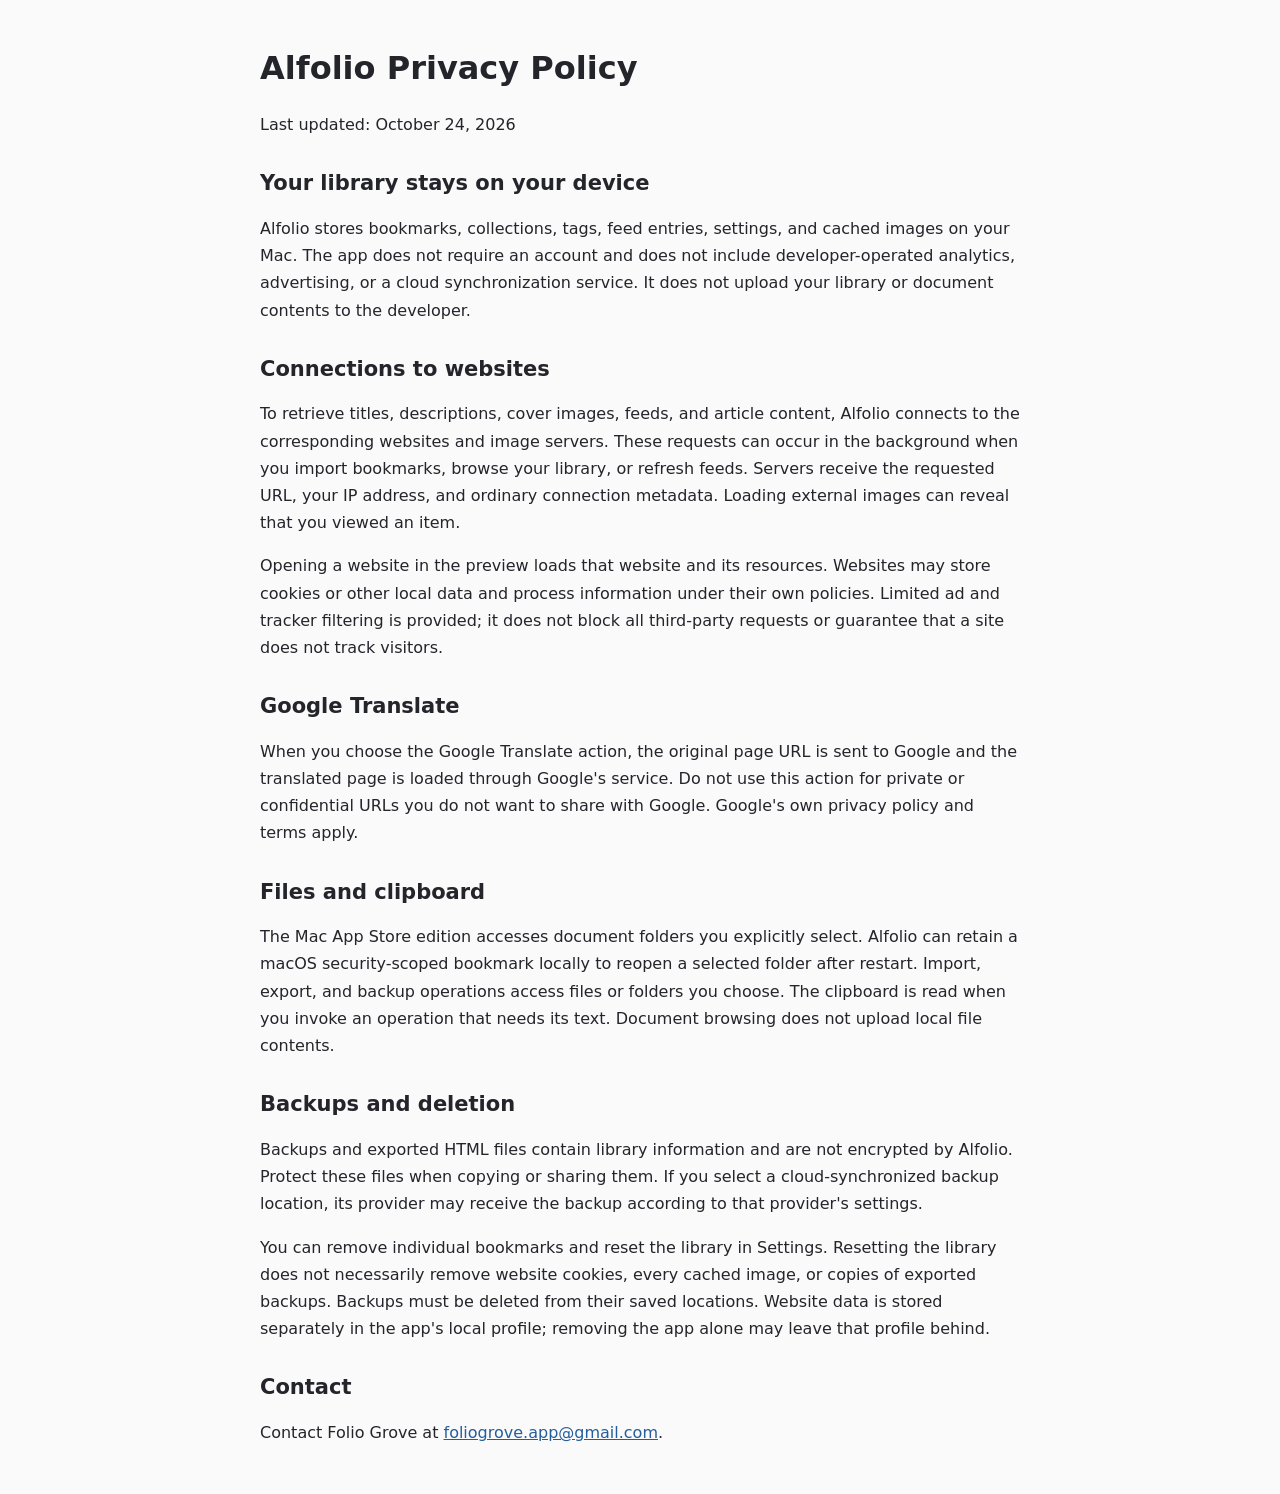
==== privacy.html @ 5c978210 "Publish Alfolio support and privacy information" ====
<!doctype html>
<html lang="en">
<head>
  <meta charset="utf-8">
  <meta http-equiv="Content-Security-Policy" content="default-src 'none'; style-src 'unsafe-inline'; base-uri 'none'; form-action 'none'">
  <meta name="viewport" content="width=device-width, initial-scale=1">
  <title>Alfolio Privacy Policy</title>
  <style>body{max-width:760px;margin:48px auto;padding:0 24px;font:16px/1.7 system-ui,sans-serif;color:#24242b;background:#fafafa}h1,h2{line-height:1.3}h2{margin-top:32px;font-size:21px}a{color:#245d9d}</style>
</head>
<body>
<h1>Alfolio Privacy Policy</h1>
<p>Last updated: October 24, 2026</p>
<h2>Your library stays on your device</h2>
<p>Alfolio stores bookmarks, collections, tags, feed entries, settings, and cached images on your Mac. The app does not require an account and does not include developer-operated analytics, advertising, or a cloud synchronization service. It does not upload your library or document contents to the developer.</p>
<h2>Connections to websites</h2>
<p>To retrieve titles, descriptions, cover images, feeds, and article content, Alfolio connects to the corresponding websites and image servers. These requests can occur in the background when you import bookmarks, browse your library, or refresh feeds. Servers receive the requested URL, your IP address, and ordinary connection metadata. Loading external images can reveal that you viewed an item.</p>
<p>Opening a website in the preview loads that website and its resources. Websites may store cookies or other local data and process information under their own policies. Limited ad and tracker filtering is provided; it does not block all third-party requests or guarantee that a site does not track visitors.</p>
<h2>Google Translate</h2>
<p>When you choose the Google Translate action, the original page URL is sent to Google and the translated page is loaded through Google's service. Do not use this action for private or confidential URLs you do not want to share with Google. Google's own privacy policy and terms apply.</p>
<h2>Files and clipboard</h2>
<p>The Mac App Store edition accesses document folders you explicitly select. Alfolio can retain a macOS security-scoped bookmark locally to reopen a selected folder after restart. Import, export, and backup operations access files or folders you choose. The clipboard is read when you invoke an operation that needs its text. Document browsing does not upload local file contents.</p>
<h2>Backups and deletion</h2>
<p>Backups and exported HTML files contain library information and are not encrypted by Alfolio. Protect these files when copying or sharing them. If you select a cloud-synchronized backup location, its provider may receive the backup according to that provider's settings.</p>
<p>You can remove individual bookmarks and reset the library in Settings. Resetting the library does not necessarily remove website cookies, every cached image, or copies of exported backups. Backups must be deleted from their saved locations. Website data is stored separately in the app's local profile; removing the app alone may leave that profile behind.</p>
<h2>Contact</h2>
<p>Contact Folio Grove at <a href="mailto:foliogrove.app@gmail.com">foliogrove.app@gmail.com</a>.</p>
</body>
</html>
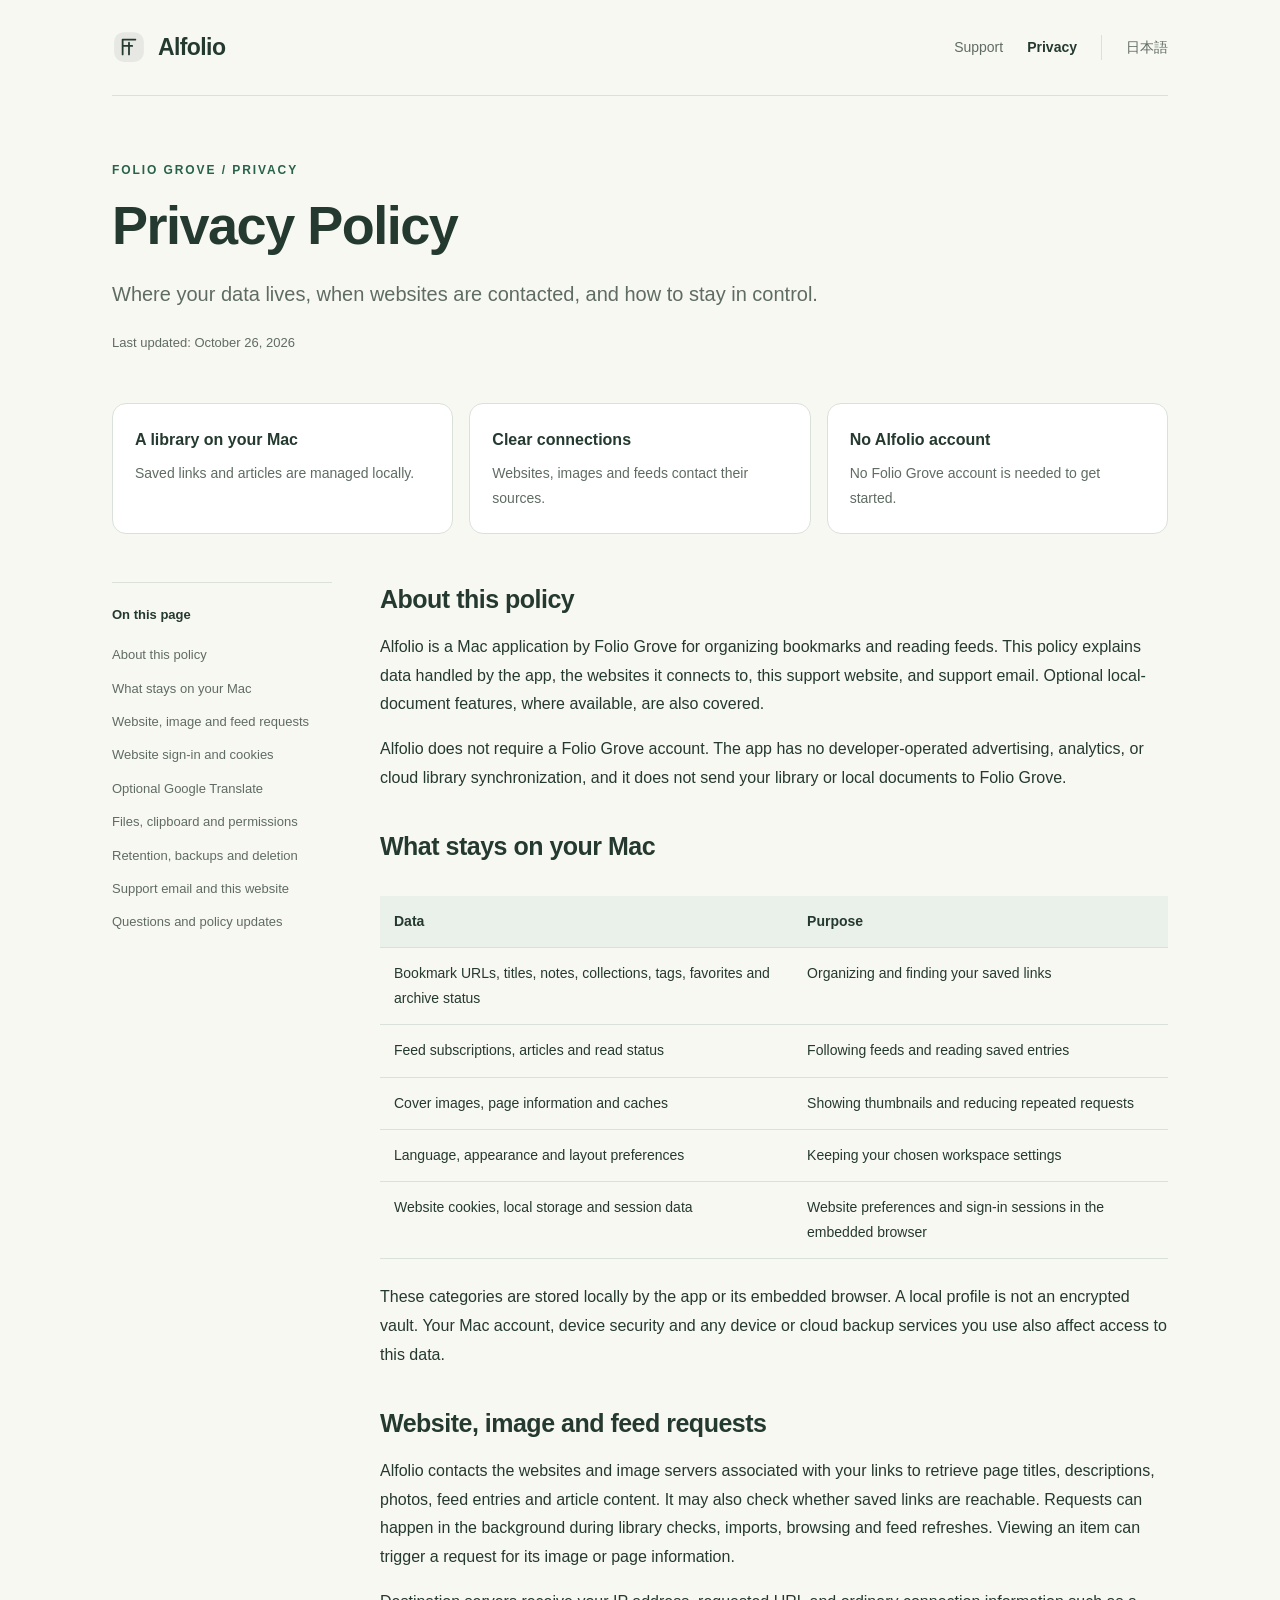
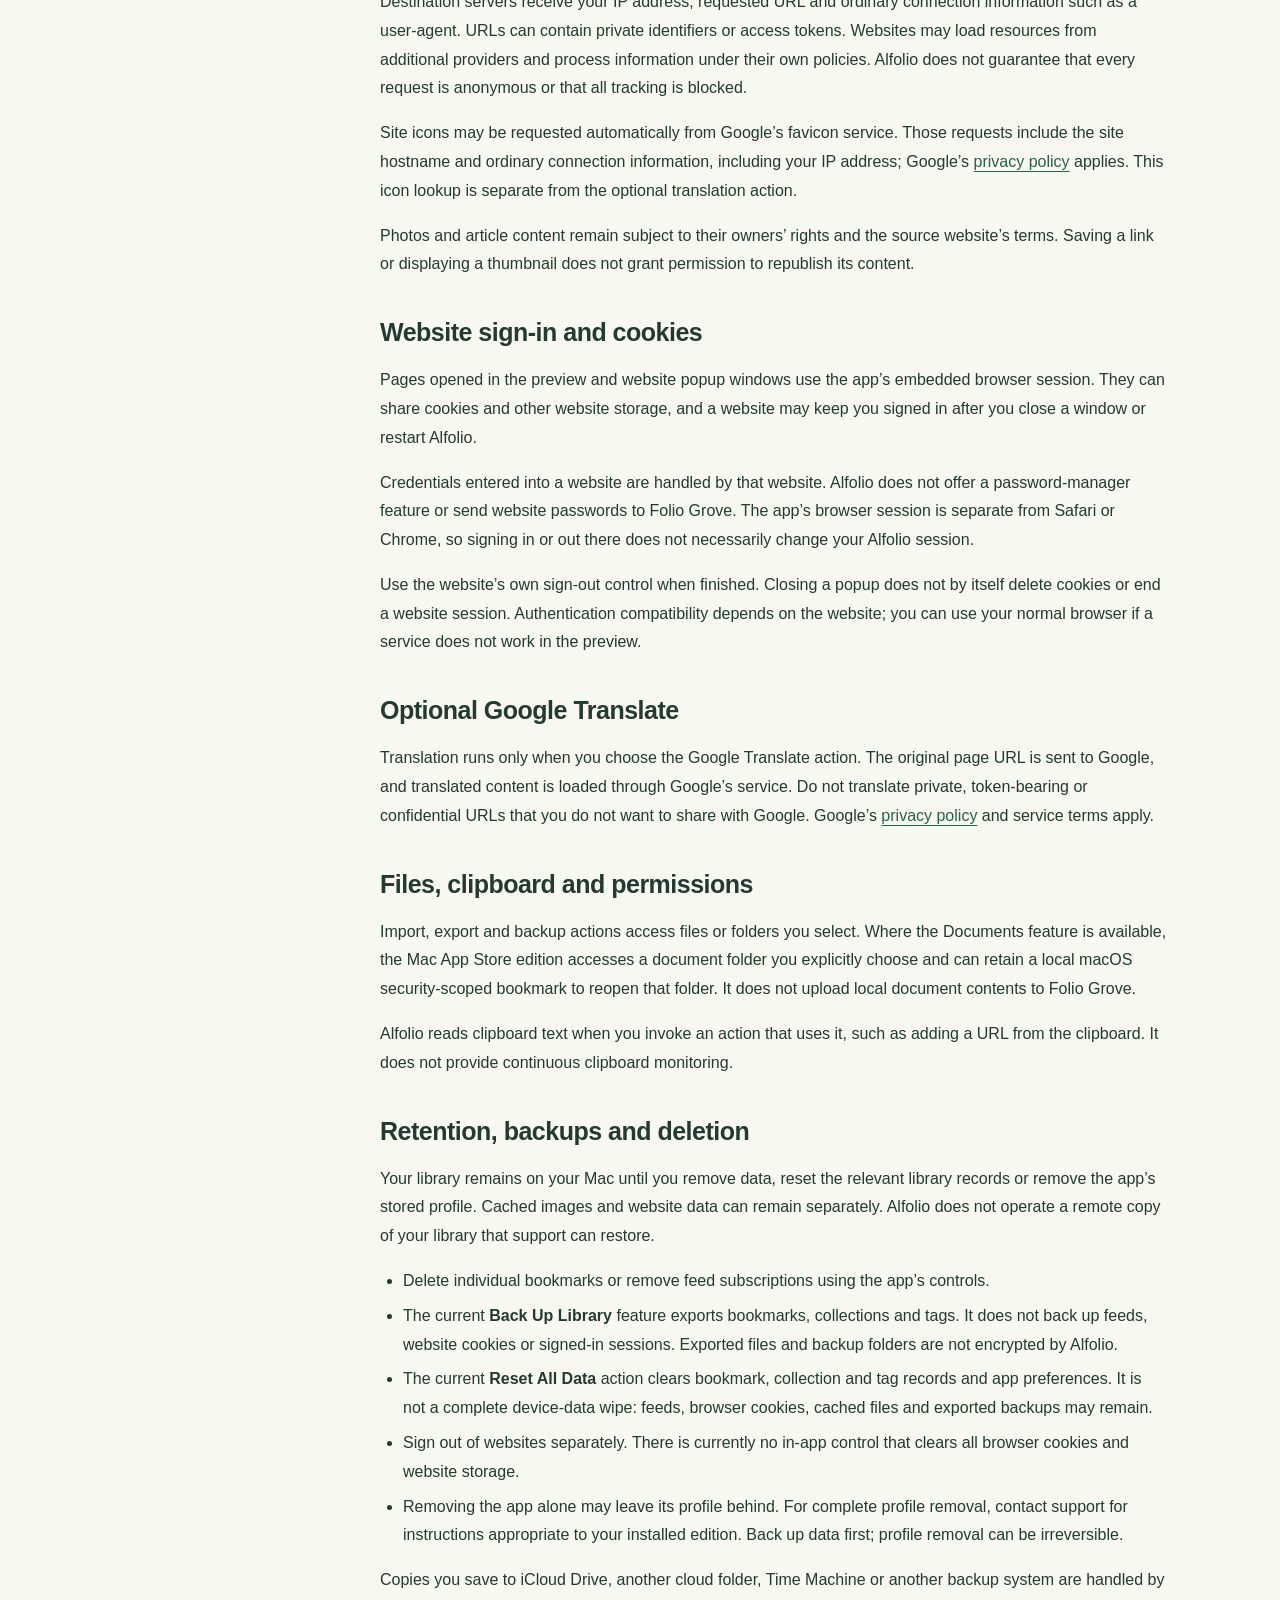
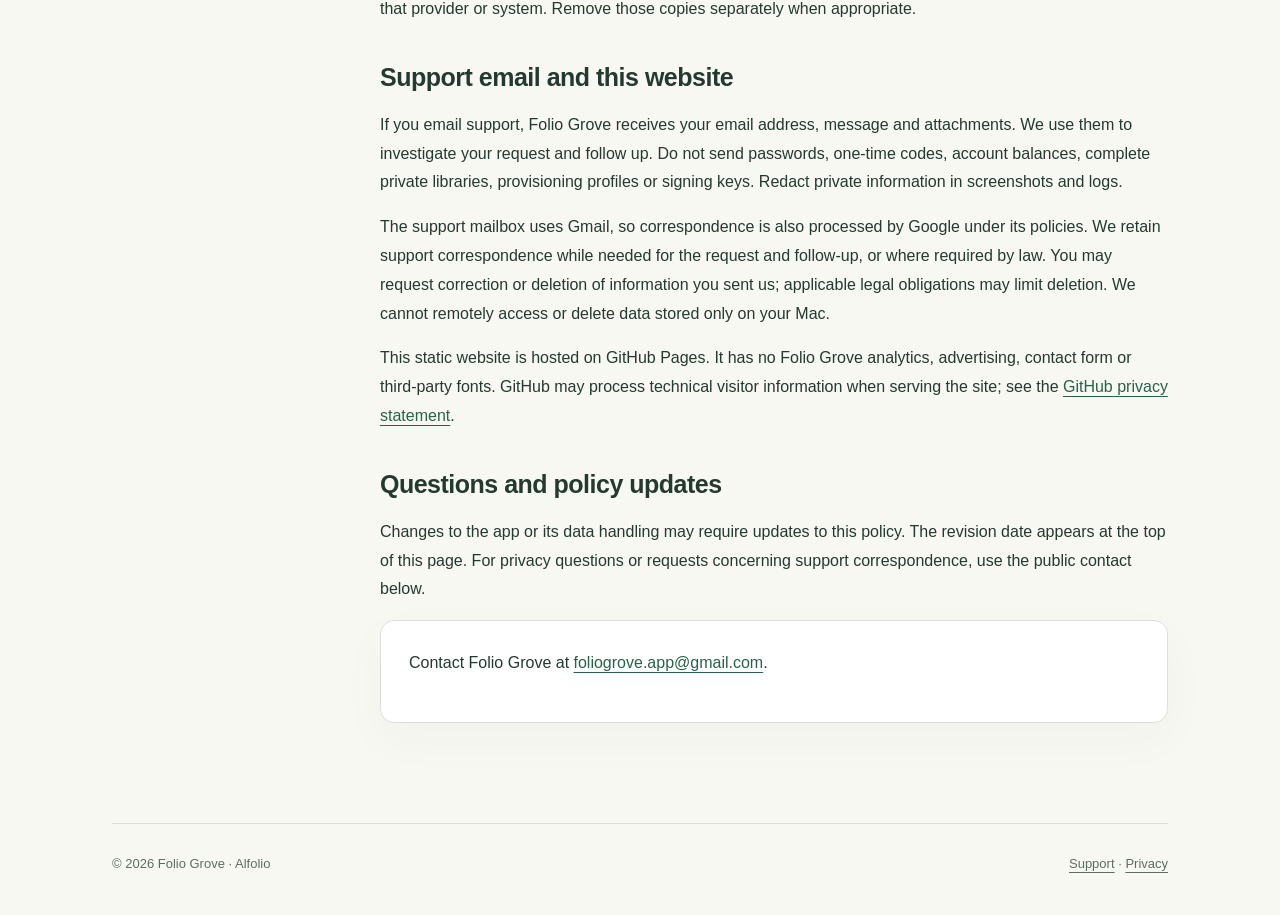
==== commit 81f39477: "Expand bilingual privacy and support pages" ====
--- a/privacy.html
+++ b/privacy.html
@@ -1,28 +1,4 @@
 <!doctype html>
-<html lang="en">
-<head>
-  <meta charset="utf-8">
-  <meta http-equiv="Content-Security-Policy" content="default-src 'none'; style-src 'unsafe-inline'; base-uri 'none'; form-action 'none'">
-  <meta name="viewport" content="width=device-width, initial-scale=1">
-  <title>Alfolio Privacy Policy</title>
-  <style>body{max-width:760px;margin:48px auto;padding:0 24px;font:16px/1.7 system-ui,sans-serif;color:#24242b;background:#fafafa}h1,h2{line-height:1.3}h2{margin-top:32px;font-size:21px}a{color:#245d9d}</style>
-</head>
-<body>
-<h1>Alfolio Privacy Policy</h1>
-<p>Last updated: October 24, 2026</p>
-<h2>Your library stays on your device</h2>
-<p>Alfolio stores bookmarks, collections, tags, feed entries, settings, and cached images on your Mac. The app does not require an account and does not include developer-operated analytics, advertising, or a cloud synchronization service. It does not upload your library or document contents to the developer.</p>
-<h2>Connections to websites</h2>
-<p>To retrieve titles, descriptions, cover images, feeds, and article content, Alfolio connects to the corresponding websites and image servers. These requests can occur in the background when you import bookmarks, browse your library, or refresh feeds. Servers receive the requested URL, your IP address, and ordinary connection metadata. Loading external images can reveal that you viewed an item.</p>
-<p>Opening a website in the preview loads that website and its resources. Websites may store cookies or other local data and process information under their own policies. Limited ad and tracker filtering is provided; it does not block all third-party requests or guarantee that a site does not track visitors.</p>
-<h2>Google Translate</h2>
-<p>When you choose the Google Translate action, the original page URL is sent to Google and the translated page is loaded through Google's service. Do not use this action for private or confidential URLs you do not want to share with Google. Google's own privacy policy and terms apply.</p>
-<h2>Files and clipboard</h2>
-<p>The Mac App Store edition accesses document folders you explicitly select. Alfolio can retain a macOS security-scoped bookmark locally to reopen a selected folder after restart. Import, export, and backup operations access files or folders you choose. The clipboard is read when you invoke an operation that needs its text. Document browsing does not upload local file contents.</p>
-<h2>Backups and deletion</h2>
-<p>Backups and exported HTML files contain library information and are not encrypted by Alfolio. Protect these files when copying or sharing them. If you select a cloud-synchronized backup location, its provider may receive the backup according to that provider's settings.</p>
-<p>You can remove individual bookmarks and reset the library in Settings. Resetting the library does not necessarily remove website cookies, every cached image, or copies of exported backups. Backups must be deleted from their saved locations. Website data is stored separately in the app's local profile; removing the app alone may leave that profile behind.</p>
-<h2>Contact</h2>
-<p>Contact Folio Grove at <a href="mailto:foliogrove.app@gmail.com">foliogrove.app@gmail.com</a>.</p>
-</body>
-</html>
+<html lang="en"><head><meta charset="utf-8"><meta name="viewport" content="width=device-width,initial-scale=1"><meta name="referrer" content="no-referrer"><meta http-equiv="Content-Security-Policy" content="default-src 'none'; style-src 'self'; img-src 'self' data:; base-uri 'none'; form-action 'none'"><meta name="description" content="Where your data lives, when websites are contacted, and how to stay in control."><title>Alfolio — Privacy Policy</title><link rel="stylesheet" href="site.css"><link rel="alternate" hreflang="ja" href="privacy-ja.html"></head>
+<body><a class="skip" href="#main">Skip to content</a><div class="wrap"><header class="header"><a class="brand" href="support.html"><svg viewBox="0 0 32 32" fill="none" aria-hidden="true"><rect x="2" y="2" width="28" height="28" rx="9" fill="currentColor" opacity=".08"/><path d="M10 23V9h12M10 15h9M16 23V12" stroke="currentColor" stroke-width="1.7" stroke-linecap="round" stroke-linejoin="round"/></svg>Alfolio</a><nav class="nav" aria-label="Site navigation"><a href="support.html">Support</a><a href="privacy.html" aria-current="page">Privacy</a><a class="language" href="privacy-ja.html" lang="ja">日本語</a></nav></header>
+<main id="main"><div class="hero"><p class="eyebrow">Folio Grove / Privacy</p><h1>Privacy Policy</h1><p class="intro">Where your data lives, when websites are contacted, and how to stay in control.</p><p class="updated">Last updated: October 26, 2026</p></div><div class="highlights"><div class="highlight"><strong>A library on your Mac</strong><p>Saved links and articles are managed locally.</p></div><div class="highlight"><strong>Clear connections</strong><p>Websites, images and feeds contact their sources.</p></div><div class="highlight"><strong>No Alfolio account</strong><p>No Folio Grove account is needed to get started.</p></div></div><div class="layout"><aside class="toc" aria-label="On this page"><strong>On this page</strong><a href="#overview">About this policy</a><a href="#local">What stays on your Mac</a><a href="#network">Website, image and feed requests</a><a href="#signin">Website sign-in and cookies</a><a href="#translate">Optional Google Translate</a><a href="#files">Files, clipboard and permissions</a><a href="#retention">Retention, backups and deletion</a><a href="#support">Support email and this website</a><a href="#contact">Questions and policy updates</a></aside><div class="article"><section id="overview"><h2>About this policy</h2><p>Alfolio is a Mac application by Folio Grove for organizing bookmarks and reading feeds. This policy explains data handled by the app, the websites it connects to, this support website, and support email. Optional local-document features, where available, are also covered.</p><p>Alfolio does not require a Folio Grove account. The app has no developer-operated advertising, analytics, or cloud library synchronization, and it does not send your library or local documents to Folio Grove.</p></section><section id="local"><h2>What stays on your Mac</h2><div class="table-wrap"><table><thead><tr><th scope="col">Data</th><th scope="col">Purpose</th></tr></thead><tbody><tr><td>Bookmark URLs, titles, notes, collections, tags, favorites and archive status</td><td>Organizing and finding your saved links</td></tr><tr><td>Feed subscriptions, articles and read status</td><td>Following feeds and reading saved entries</td></tr><tr><td>Cover images, page information and caches</td><td>Showing thumbnails and reducing repeated requests</td></tr><tr><td>Language, appearance and layout preferences</td><td>Keeping your chosen workspace settings</td></tr><tr><td>Website cookies, local storage and session data</td><td>Website preferences and sign-in sessions in the embedded browser</td></tr></tbody></table></div><p>These categories are stored locally by the app or its embedded browser. A local profile is not an encrypted vault. Your Mac account, device security and any device or cloud backup services you use also affect access to this data.</p></section><section id="network"><h2>Website, image and feed requests</h2><p>Alfolio contacts the websites and image servers associated with your links to retrieve page titles, descriptions, photos, feed entries and article content. It may also check whether saved links are reachable. Requests can happen in the background during library checks, imports, browsing and feed refreshes. Viewing an item can trigger a request for its image or page information.</p><p>Destination servers receive your IP address, requested URL and ordinary connection information such as a user-agent. URLs can contain private identifiers or access tokens. Websites may load resources from additional providers and process information under their own policies. Alfolio does not guarantee that every request is anonymous or that all tracking is blocked.</p><p>Site icons may be requested automatically from Google’s favicon service. Those requests include the site hostname and ordinary connection information, including your IP address; Google’s <a href="https://policies.google.com/privacy" rel="noreferrer">privacy policy</a> applies. This icon lookup is separate from the optional translation action.</p><p>Photos and article content remain subject to their owners’ rights and the source website’s terms. Saving a link or displaying a thumbnail does not grant permission to republish its content.</p></section><section id="signin"><h2>Website sign-in and cookies</h2><p>Pages opened in the preview and website popup windows use the app’s embedded browser session. They can share cookies and other website storage, and a website may keep you signed in after you close a window or restart Alfolio.</p><p>Credentials entered into a website are handled by that website. Alfolio does not offer a password-manager feature or send website passwords to Folio Grove. The app’s browser session is separate from Safari or Chrome, so signing in or out there does not necessarily change your Alfolio session.</p><p>Use the website’s own sign-out control when finished. Closing a popup does not by itself delete cookies or end a website session. Authentication compatibility depends on the website; you can use your normal browser if a service does not work in the preview.</p></section><section id="translate"><h2>Optional Google Translate</h2><p>Translation runs only when you choose the Google Translate action. The original page URL is sent to Google, and translated content is loaded through Google’s service. Do not translate private, token-bearing or confidential URLs that you do not want to share with Google. Google’s <a href="https://policies.google.com/privacy" rel="noreferrer">privacy policy</a> and service terms apply.</p></section><section id="files"><h2>Files, clipboard and permissions</h2><p>Import, export and backup actions access files or folders you select. Where the Documents feature is available, the Mac App Store edition accesses a document folder you explicitly choose and can retain a local macOS security-scoped bookmark to reopen that folder. It does not upload local document contents to Folio Grove.</p><p>Alfolio reads clipboard text when you invoke an action that uses it, such as adding a URL from the clipboard. It does not provide continuous clipboard monitoring.</p></section><section id="retention"><h2>Retention, backups and deletion</h2><p>Your library remains on your Mac until you remove data, reset the relevant library records or remove the app’s stored profile. Cached images and website data can remain separately. Alfolio does not operate a remote copy of your library that support can restore.</p><ul><li>Delete individual bookmarks or remove feed subscriptions using the app’s controls.</li><li>The current <strong>Back Up Library</strong> feature exports bookmarks, collections and tags. It does not back up feeds, website cookies or signed-in sessions. Exported files and backup folders are not encrypted by Alfolio.</li><li>The current <strong>Reset All Data</strong> action clears bookmark, collection and tag records and app preferences. It is not a complete device-data wipe: feeds, browser cookies, cached files and exported backups may remain.</li><li>Sign out of websites separately. There is currently no in-app control that clears all browser cookies and website storage.</li><li>Removing the app alone may leave its profile behind. For complete profile removal, contact support for instructions appropriate to your installed edition. Back up data first; profile removal can be irreversible.</li></ul><p>Copies you save to iCloud Drive, another cloud folder, Time Machine or another backup system are handled by that provider or system. Remove those copies separately when appropriate.</p></section><section id="support"><h2>Support email and this website</h2><p>If you email support, Folio Grove receives your email address, message and attachments. We use them to investigate your request and follow up. Do not send passwords, one-time codes, account balances, complete private libraries, provisioning profiles or signing keys. Redact private information in screenshots and logs.</p><p>The support mailbox uses Gmail, so correspondence is also processed by Google under its policies. We retain support correspondence while needed for the request and follow-up, or where required by law. You may request correction or deletion of information you sent us; applicable legal obligations may limit deletion. We cannot remotely access or delete data stored only on your Mac.</p><p>This static website is hosted on GitHub Pages. It has no Folio Grove analytics, advertising, contact form or third-party fonts. GitHub may process technical visitor information when serving the site; see the <a href="https://docs.github.com/en/site-policy/privacy-policies/github-general-privacy-statement" rel="noreferrer">GitHub privacy statement</a>.</p></section><section id="contact"><h2>Questions and policy updates</h2><p>Changes to the app or its data handling may require updates to this policy. The revision date appears at the top of this page. For privacy questions or requests concerning support correspondence, use the public contact below.</p><div class="contact"><p>Contact Folio Grove at <a href="mailto:foliogrove.app@gmail.com">foliogrove.app@gmail.com</a>.</p></div></section></div></div></main><footer class="footer"><span>© 2026 Folio Grove · Alfolio</span><span><a href="support.html">Support</a> · <a href="privacy.html">Privacy</a></span></footer></div></body></html>
--- a/site.css
+++ b/site.css
@@ -0,0 +1,2 @@
+:root{color-scheme:light dark;--bg:#f8f8f3;--surface:#fff;--text:#24392f;--muted:#5f6c63;--line:#d9e1da;--accent:#28624a;--soft:#eaf1eb;--shadow:0 16px 48px #24392f08}*{box-sizing:border-box}html{scroll-behavior:smooth;scroll-padding-top:28px}body{margin:0;background:var(--bg);color:var(--text);font:16px/1.8 -apple-system,BlinkMacSystemFont,"Segoe UI",sans-serif}a{color:var(--accent);text-underline-offset:4px}a:hover{text-decoration-thickness:2px}a:focus-visible,summary:focus-visible{outline:2px solid var(--accent);outline-offset:4px;border-radius:3px}.skip{position:absolute;left:20px;top:-80px;background:var(--surface);padding:8px 16px}.skip:focus{top:12px}.wrap{max-width:1120px;margin:auto;padding:0 32px}.header{display:flex;align-items:center;justify-content:space-between;gap:24px;min-height:96px;border-bottom:1px solid var(--line)}.brand{display:flex;align-items:center;gap:12px;text-decoration:none;color:var(--text);font-size:23px;font-weight:650;letter-spacing:-.6px}.brand svg{width:34px;height:34px}.nav{display:flex;align-items:center;gap:24px;font-size:14px}.nav a{color:var(--muted);text-decoration:none}.nav a[aria-current=page]{color:var(--text);font-weight:650}.nav .language{border-left:1px solid var(--line);padding-left:24px}.hero{max-width:820px;padding:64px 0 32px}.eyebrow{margin:0 0 12px;color:var(--accent);font-size:12px;font-weight:650;letter-spacing:.16em;text-transform:uppercase}h1{font-size:clamp(34px,5vw,54px);font-weight:600;line-height:1.18;letter-spacing:-1.5px;margin:0 0 20px}.intro{font-size:20px;line-height:1.7;color:var(--muted);margin:0 0 20px}.updated{font-size:13px;color:var(--muted)}.highlights{display:grid;grid-template-columns:repeat(3,minmax(0,1fr));gap:16px;margin:0 0 48px}.highlight{padding:22px;border:1px solid var(--line);border-radius:14px;background:var(--surface)}.highlight strong{display:block;font-size:16px;margin-bottom:6px}.highlight p{margin:0;color:var(--muted);font-size:14px}.layout{display:grid;grid-template-columns:220px minmax(0,1fr);gap:48px;align-items:start;padding-bottom:64px}.toc{position:sticky;top:28px;border-top:1px solid var(--line);padding-top:20px;font-size:13px}.toc strong{display:block;margin-bottom:12px}.toc a{display:block;padding:5px 0;color:var(--muted);text-decoration:none}.article{min-width:0}section{scroll-margin-top:28px;margin:0 0 36px}h2{font-size:25px;line-height:1.4;font-weight:600;letter-spacing:-.5px;margin:0 0 16px}h3{font-size:18px;line-height:1.5;margin:22px 0 8px}p{margin:0 0 16px}li{margin:6px 0}ul,ol{padding-left:23px}.callout{padding:20px 24px;background:var(--soft);border-radius:12px;margin:24px 0}.callout p:last-child{margin:0}.table-wrap{overflow-x:auto}table{border-collapse:collapse;width:100%;font-size:14px;margin:16px 0 24px}th,td{padding:13px 14px;text-align:left;vertical-align:top;border-bottom:1px solid var(--line)}th{background:var(--soft);font-weight:600}details{border-top:1px solid var(--line);padding:16px 0}details:last-child{border-bottom:1px solid var(--line)}summary{cursor:pointer;font-weight:600;padding:3px 0}details p{margin:14px 0 8px;color:var(--muted)}.contact{border:1px solid var(--line);padding:28px;border-radius:14px;background:var(--surface);box-shadow:var(--shadow)}.contact a{overflow-wrap:anywhere}.template{white-space:pre-wrap;padding:18px;background:var(--soft);border-radius:10px;font:14px/1.8 ui-monospace,monospace;overflow-wrap:anywhere}.footer{display:flex;justify-content:space-between;gap:20px;flex-wrap:wrap;padding:28px 0 40px;border-top:1px solid var(--line);font-size:13px;color:var(--muted)}.footer a{color:var(--muted)}@media(max-width:760px){.wrap{padding:0 20px}.header{min-height:80px;gap:14px}.nav{gap:14px}.nav .language{padding-left:14px}.hero{padding-top:40px}.intro{font-size:18px}.highlights{grid-template-columns:1fr;gap:10px;margin-bottom:32px}.highlight{padding:16px 20px}.layout{grid-template-columns:1fr;gap:28px}.toc{position:static;display:flex;flex-wrap:wrap;gap:4px 18px}.toc strong{width:100%;margin-bottom:4px}.toc a{padding:3px 0}h2{font-size:23px}}@media(prefers-color-scheme:dark){:root{--bg:#16221c;--surface:#1d2b23;--text:#e4ede5;--muted:#b0bfb4;--line:#36473b;--accent:#a0d4b6;--soft:#24392d}}@media(prefers-reduced-motion:reduce){html{scroll-behavior:auto}}@media print{.nav,.toc,.skip{display:none}.layout{display:block}.highlights{display:none}.wrap{max-width:none;padding:0}body{background:white;color:black}.hero{padding-top:24px}.footer{margin-top:30px}details{break-inside:avoid}details:not([open])>:not(summary){display:block}}
+@media(max-width:480px){.header{flex-wrap:wrap;padding:18px 0;gap:12px}.brand{white-space:nowrap}.nav{width:100%;justify-content:flex-start;gap:20px;white-space:nowrap}.nav .language{margin-left:auto;padding-left:20px}}
